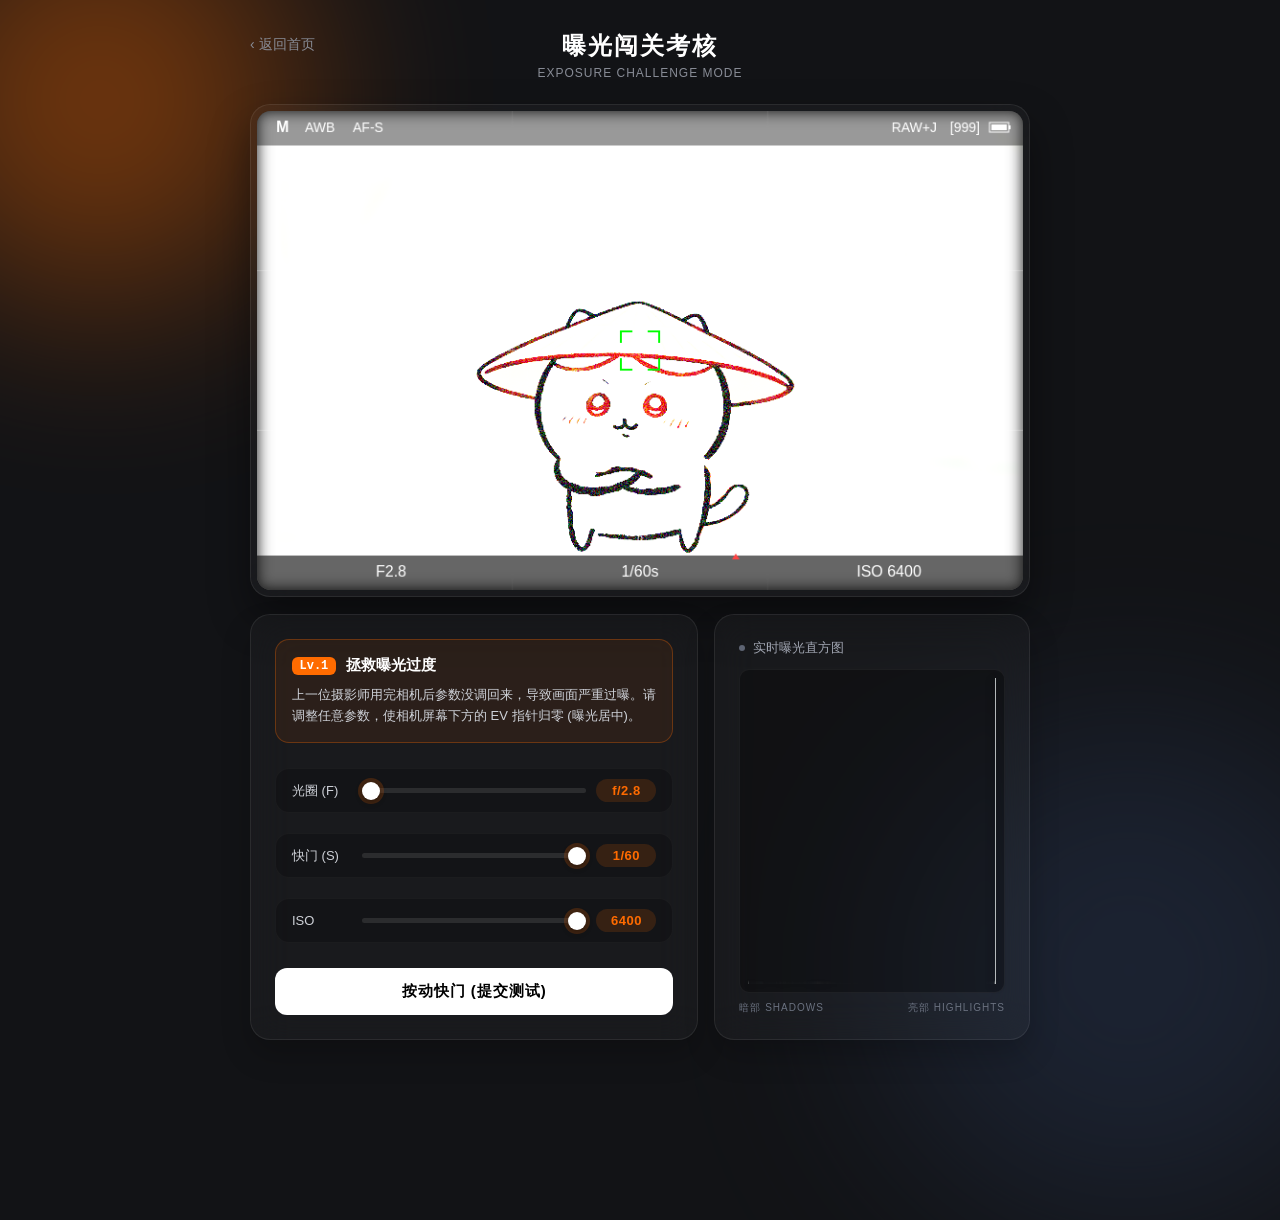
==== challenge.html @ c8b77525 "增加了闯关挑战模块" ====
<!DOCTYPE html>
<html lang="zh-CN">
<head>
    <meta charset="UTF-8">
    <meta name="viewport" content="width=device-width, initial-scale=1.0">
    <title>曝光闯关挑战</title>
    <link rel="stylesheet" href="css/challenge.css"> 
</head>
<body>
    <div class="ambient-glow glow-1"></div>
    <div class="ambient-glow glow-2"></div>

    <div class="simulator-wrapper">
        <header class="app-header">
            <div style="position: absolute; left: 20px; top: 35px;">
                <a href="index.html" style="color: #888c96; text-decoration: none; font-size: 14px;">‹ 返回首页</a>
            </div>
            <h1>曝光闯关考核</h1>
            <p class="subtitle">Exposure Challenge Mode</p>
        </header>

        <main class="app-main">
            <section class="viewport-card">
                <div class="canvas-container">
                    <canvas id="bgCanvas" width="800" height="500"></canvas>
                    <canvas id="fgCanvas" width="800" height="500"></canvas>
                </div>
            </section>

            <section class="dashboard">
                <div class="control-panel glass-card">
                    
                    <div class="mission-box">
                        <div class="mission-header">
                            <span class="level-badge" id="levelBadge">Lv.1</span>
                            <span id="missionTitle">加载中...</span>
                        </div>
                        <p id="missionDesc">加载中...</p>
                    </div>

                    <div class="slider-group">
                        <label>光圈 (F)</label>
                        <input type="range" id="apertureSlider" min="0" max="5" step="1" value="2">
                        <span class="value-pill" id="apertureVal">f/8</span>
                    </div>

                    <div class="slider-group">
                        <label>快门 (S)</label>
                        <input type="range" id="shutterSlider" min="0" max="10" step="1" value="5">
                        <span class="value-pill" id="shutterVal">1/125</span>
                    </div>

                    <div class="slider-group">
                        <label>ISO</label>
                        <input type="range" id="isoSlider" min="0" max="6" step="1" value="0">
                        <span class="value-pill" id="isoVal">100</span>
                    </div>

                    <button id="btnShoot" class="shoot-btn">按动快门 (提交测试)</button>
                </div>

                <div class="data-panel glass-card">
                    <div class="panel-header">
                        <span class="dot"></span>
                        <span>实时曝光直方图</span>
                    </div>
                    <div class="histogram-wrapper">
                        <canvas id="histogramCanvas" width="256" height="120"></canvas>
                    </div>
                    <div class="hist-labels">
                        <span>暗部 Shadows</span>
                        <span>亮部 Highlights</span>
                    </div>
                </div>
            </section>
        </main>
    </div>

    <script src="js/challenge.js"></script>
</body>
</html>
---- css/challenge.css ----
/* 基础重置与系统级字体 */
* {
    box-sizing: border-box;
    margin: 0;
    padding: 0;
    font-family: -apple-system, BlinkMacSystemFont, "SF Pro Display", "Segoe UI", Roboto, Helvetica, Arial, sans-serif;
}

body {
    background-color: #121316; /* 深空灰背景 */
    color: #ffffff;
    min-height: 100vh;
    display: flex;
    justify-content: center;
    align-items: center;
    overflow-x: hidden;
    position: relative;
}

/* 背景光晕 */
.ambient-glow {
    position: absolute;
    border-radius: 50%;
    filter: blur(100px);
    z-index: 0;
    opacity: 0.4;
    pointer-events: none;
}
.glow-1 {
    width: 400px; height: 400px;
    background: #FF6B00; 
    top: -100px; left: -100px;
}
.glow-2 {
    width: 500px; height: 500px;
    background: #2a3a5a;
    bottom: -150px; right: -100px;
}

/* 页面主容器 */
.simulator-wrapper {
    position: relative;
    z-index: 1;
    width: 100%;
    max-width: 820px; 
    padding: 30px 20px;
    display: flex;
    flex-direction: column;
    gap: 24px; /* 间距等比缩小 */
}

/* 头部标题 */
.app-header {
    text-align: center;
}
.app-header h1 {
    font-size: 24px;
    font-weight: 600;
    letter-spacing: 2px;
    margin-bottom: 4px;
}
.app-header .subtitle {
    font-size: 12px;
    color: #888c96;
    letter-spacing: 1px;
    text-transform: uppercase;
}

/* 控制主干区域的上下间距 */
.app-main {
    display: flex;
    flex-direction: column;
    gap: 17px; /* 上下两个卡片之间的空隙 */
}

/* 主画布区域 */
.viewport-card {
    background: rgba(255, 255, 255, 0.03);
    border: 1px solid rgba(255, 255, 255, 0.08);
    border-radius: 20px; /* 收敛圆角弧度 */
    padding: 6px; /* 缩小边框宽度 */
    box-shadow: 0 20px 40px rgba(0, 0, 0, 0.4);
    backdrop-filter: blur(20px);
    -webkit-backdrop-filter: blur(20px);
}

.canvas-container {
    position: relative;
    width: 100%;
    aspect-ratio: 8 / 5;
    height: auto;
    border-radius: 14px;
    overflow: hidden;
    background: #111;
}

#bgCanvas, #fgCanvas {
    position: absolute;
    top: 0;
    left: 0;
    width: 100%;
    height: 100%;
    object-fit: cover; 
}

/* 仪表盘区域 (左右分栏排版) */
.dashboard {
    display: flex;
    gap: 16px; /* 卡片间距 */
}

/* 统一的毛玻璃卡片样式 */
.glass-card {
    background: rgba(255, 255, 255, 0.03);
    border: 1px solid rgba(255, 255, 255, 0.08);
    border-radius: 20px;
    padding: 24px; /* 内边距 30px -> 24px */
    backdrop-filter: blur(20px);
    -webkit-backdrop-filter: blur(20px);
    box-shadow: 0 15px 30px rgba(0, 0, 0, 0.2);
}

.control-panel {
    flex: 3;
    display: flex;
    flex-direction: column;
    gap: 20px; /* 滑块间距 */
}

.data-panel {
    flex: 2;
    display: flex;
    flex-direction: column;
}

/* 卡片小标题 */
.panel-header {
    display: flex;
    align-items: center;
    gap: 8px;
    font-size: 13px;
    color: #a0a5b1;
    margin-bottom: 12px;
    font-weight: 500;
}
.icon-pulse {
    width: 8px; height: 8px;
    background: #FF6B00;
    border-radius: 50%;
    box-shadow: 0 0 8px #FF6B00;
}
.dot {
    width: 6px; height: 6px;
    background: #5e6473;
    border-radius: 50%;
}

/* 滑块组 */
.slider-group {
    display: flex;
    align-items: center;
    background: rgba(0, 0, 0, 0.2);
    padding: 10px 16px; /* 容器内间距 */
    border-radius: 14px;
    border: 1px solid rgba(255, 255, 255, 0.03);
}

.slider-group label {
    width: 70px;
    font-size: 13px;
    color: #cfd2d9;
    font-weight: 500;
}

/* 数值药丸标签 */
.value-pill {
    min-width: 60px;
    text-align: center;
    background: rgba(255, 107, 0, 0.15); 
    color: #FF6B00; 
    padding: 4px 10px;
    border-radius: 20px;
    font-size: 13px;
    font-weight: 600;
    letter-spacing: 0.5px;
    margin-left: 10px;
}

/*Range Slider */
input[type=range] {
    -webkit-appearance: none; /* 针对 Chrome, Safari, Edge */
    appearance: none;
    flex: 1;
    background: transparent;
    cursor: pointer;
}
input[type=range]:focus {
    outline: none;
}
input[type=range]::-webkit-slider-runnable-track {
    width: 100%;
    height: 5px;
    background: rgba(255, 255, 255, 0.1);
    border-radius: 3px;
}
input[type=range]::-webkit-slider-thumb {
    -webkit-appearance: none;
    height: 18px;
    width: 18px;
    border-radius: 50%;
    background: #ffffff;
    box-shadow: 0 2px 6px rgba(0, 0, 0, 0.4), 0 0 0 4px rgba(255, 107, 0, 0.2);
    margin-top: -6.5px;
    transition: transform 0.1s;
}
input[type=range]::-webkit-slider-thumb:hover {
    transform: scale(1.2);
    box-shadow: 0 2px 8px rgba(0, 0, 0, 0.5), 0 0 0 4px rgba(255, 107, 0, 0.4);
}

/* 直方图区域优化 */
.histogram-wrapper {
    flex: 1;
    background: rgba(0, 0, 0, 0.3);
    border-radius: 10px;
    padding: 8px;
    border: 1px solid rgba(255, 255, 255, 0.05);
    display: flex;
    align-items: flex-end;
}
#histogramCanvas {
    width: 100%;
    height: 100%;
    filter: drop-shadow(0 2px 4px rgba(0,0,0,0.5));
}
.hist-labels {
    display: flex;
    justify-content: space-between;
    margin-top: 8px;
    font-size: 10px;
    color: #6b7280;
    text-transform: uppercase;
    letter-spacing: 1px;
}

/* ========================================= */
/* 闯关模式 特有 UI 样式 */
/* ========================================= */
.mission-box {
    background: rgba(255, 107, 0, 0.08);
    border: 1px solid rgba(255, 107, 0, 0.3);
    padding: 16px;
    border-radius: 14px;
    margin-bottom: 5px;
}
.mission-header {
    display: flex;
    align-items: center;
    gap: 10px;
    margin-bottom: 10px;
    font-weight: 600;
    font-size: 15px;
    color: #ffffff;
}
.level-badge {
    background: #FF6B00;
    color: #fff;
    padding: 2px 8px;
    border-radius: 6px;
    font-size: 12px;
    font-family: monospace;
}
.mission-box p {
    font-size: 13px;
    color: #cfd2d9;
    line-height: 1.6;
    margin-bottom: 0;
}
.shoot-btn {
    width: 100%;
    margin-top: 5px;
    padding: 14px;
    background: #ffffff;
    color: #000000;
    border: none;
    border-radius: 12px;
    font-weight: 600;
    font-size: 15px;
    cursor: pointer;
    transition: all 0.2s;
    letter-spacing: 1px;
}
.shoot-btn:hover {
    background: #FF6B00;
    color: #ffffff;
    transform: scale(1.02);
    box-shadow: 0 4px 15px rgba(255, 107, 0, 0.4);
}
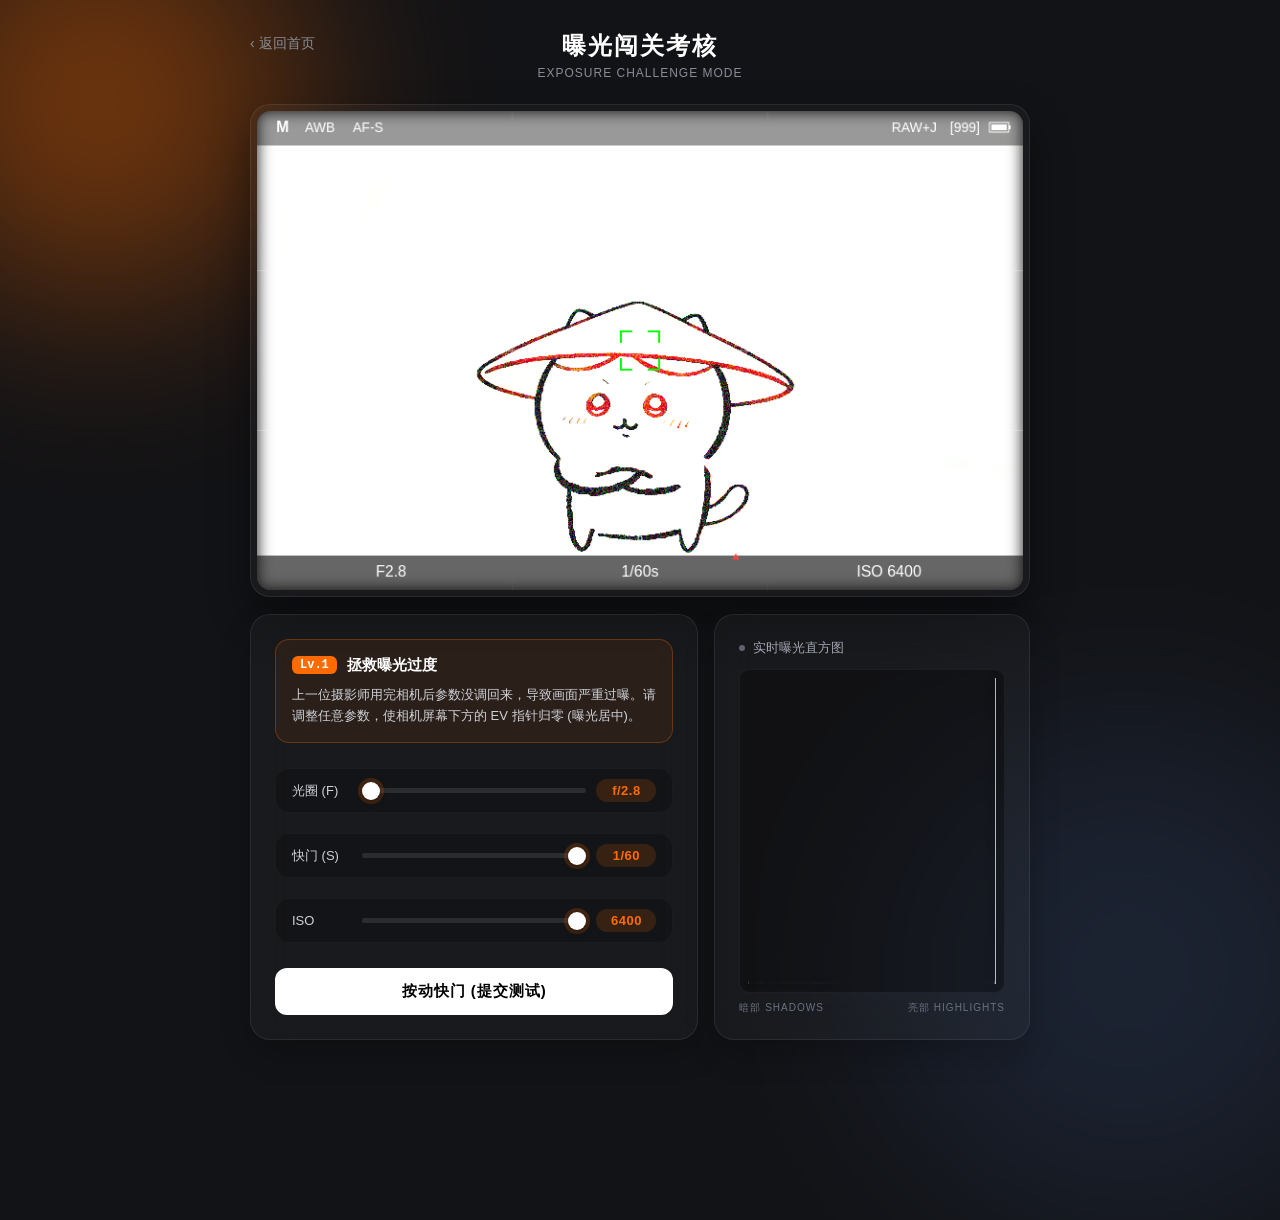
==== commit 55edb1f3: "优化了返回首页按键的UI" ====
--- a/challenge.html
+++ b/challenge.html
@@ -11,10 +11,10 @@
     <div class="ambient-glow glow-2"></div>
 
     <div class="simulator-wrapper">
+        <div class="back-nav-container">
+            <a href="index.html" class="back-home-link">‹ 返回首页</a>
+        </div>
         <header class="app-header">
-            <div style="position: absolute; left: 20px; top: 35px;">
-                <a href="index.html" style="color: #888c96; text-decoration: none; font-size: 14px;">‹ 返回首页</a>
-            </div>
             <h1>曝光闯关考核</h1>
             <p class="subtitle">Exposure Challenge Mode</p>
         </header>
--- a/css/challenge.css
+++ b/css/challenge.css
@@ -64,6 +64,32 @@
     color: #888c96;
     letter-spacing: 1px;
     text-transform: uppercase;
+}
+
+/* 返回首页链接 - 与仿真模块完全同步 */
+/* ========================================= */
+.back-nav-container {
+    position: absolute;
+    left: 20px;
+    top: 35px;
+    z-index: 100;
+}
+
+.back-home-link {
+    color: #888c96;
+    text-decoration: none;
+    font-size: 14px;
+    font-weight: 500;
+    transition: all 0.2s ease;
+    display: flex;
+    align-items: center;
+    gap: 4px;
+}
+
+/* 悬停效果：文字变白并向左微动 */
+.back-home-link:hover {
+    color: #ffffff;
+    /* transform: translateX(-2px); */
 }
 
 /* 控制主干区域的上下间距 */
